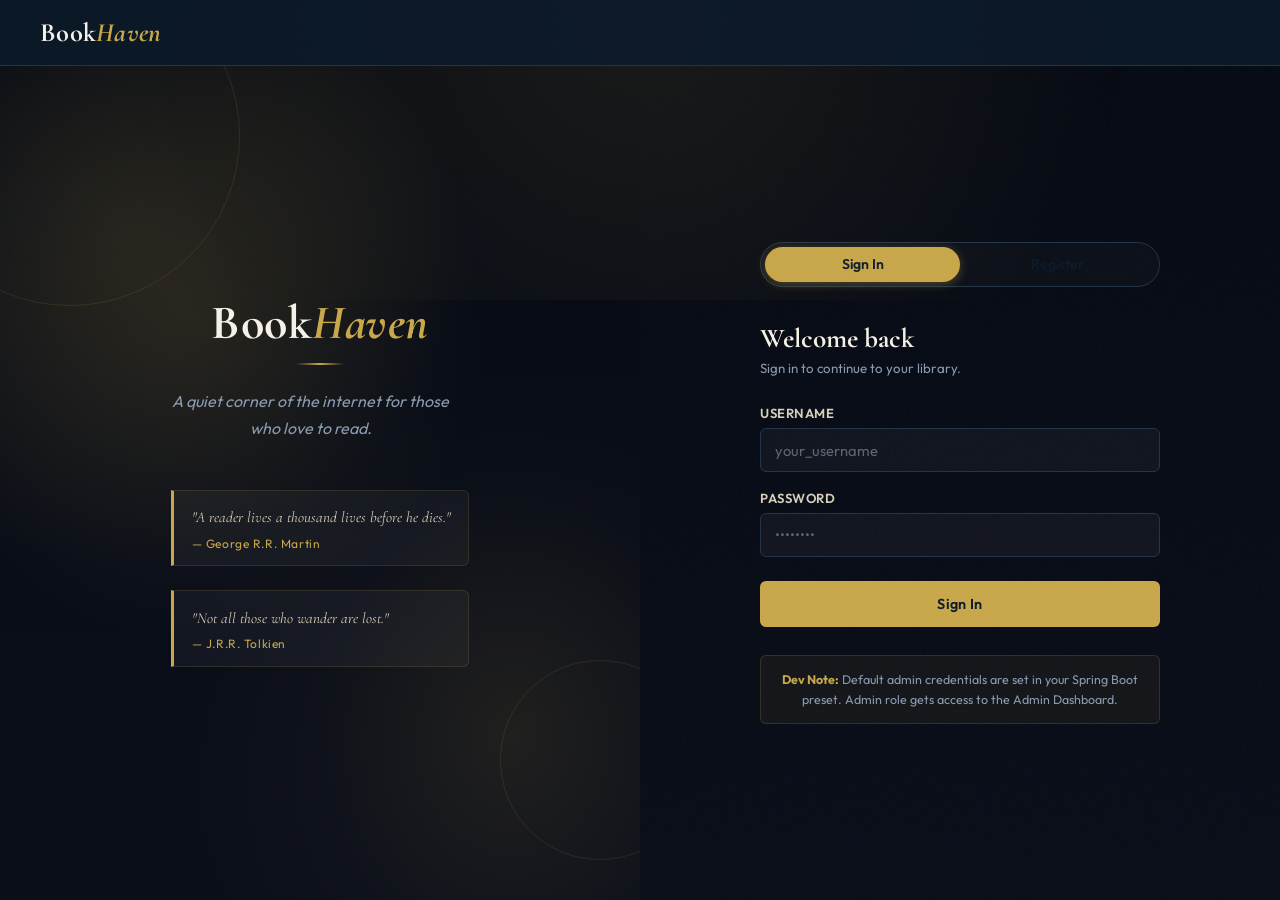
==== src/main/resources/static/admin.html @ 8d001c1b "Initial commit: BookHaven full-stack bookstore application with authentication, catalog, cart, order" ====
<!DOCTYPE html>
<html lang="en">
<head>
  <meta charset="UTF-8" />
  <meta name="viewport" content="width=device-width, initial-scale=1.0" />
  <title>BookHaven — Admin</title>
  <link rel="stylesheet" href="css/style.css" />
  <link href="https://fonts.googleapis.com/css2?family=Cormorant+Garamond:wght@400;600;700&family=Outfit:wght@300;400;500;600&display=swap" rel="stylesheet">
  <style>

    /* ───── PREMIUM FONT SYSTEM ───── */

    body,
    button,
    input,
    select,
    textarea{
      font-family:'Outfit',sans-serif !important;
    }

    /* titles */
    h1,
    .section-head h2,
    .modal-title{
      font-family:'Cormorant Garamond',serif !important;
      font-weight:700;
      letter-spacing:.4px;
    }

    /* stat labels */
    .stat-label{
      font-family:'Outfit',sans-serif !important;
      font-weight:600;
      letter-spacing:.8px;
    }

    /* stat numbers */
    .stat-value{
      font-family:'Cormorant Garamond',serif !important;
      font-weight:700;
      font-size:1.8rem;
    }

    /* sidebar */
    .sidebar,
    .sidebar *{
      font-family:'Outfit',sans-serif !important;
    }

    /* logo */
    .logo,
    .brand,
    .nav-brand{
      font-family:'Cormorant Garamond',serif !important;
      font-weight:700;
    }

    /* table headers */
    table th{
      font-family:'Outfit',sans-serif !important;
      letter-spacing:.6px;
      font-weight:600;
    }

    /* ── SECTION HEADERS ── */
    .section-head{
      display:flex;
      align-items:center;
      justify-content:space-between;
      margin-bottom:1.2rem;
      flex-wrap:wrap;
      gap:.8rem;
    }

    .section-head h2{
      font-size:1.4rem;
      color:var(--ivory);
    }

    /* ── BOOK MODAL ── */
    .book-form-modal{
      width:min(560px,96vw);
    }

    /* ── USER AVATAR ── */
    .user-avatar{
      width:34px;
      height:34px;
      border-radius:50%;
      background:var(--gold-pale);
      border:1px solid var(--gold);
      display:inline-flex;
      align-items:center;
      justify-content:center;
      font-size:.82rem;
      font-weight:700;
      color:var(--gold);
    }

    /* ── STATUS TOGGLE ── */
    .toggle-btn{
      display:inline-flex;
      align-items:center;
      gap:.35rem;
      font-size:.78rem;
      font-weight:600;
      cursor:pointer;
      background:none;
      border:1.5px solid;
      border-radius:var(--r);
      padding:.25rem .65rem;
      font-family:'Outfit',sans-serif;
      transition:.15s;
    }

    .toggle-btn.active{color:#81c784;border-color:rgba(46,125,94,.5);}
    .toggle-btn.active:hover{background:rgba(46,125,94,.15);}
    .toggle-btn.inactive{color:#e57373;border-color:rgba(192,57,43,.5);}
    .toggle-btn.inactive:hover{background:rgba(192,57,43,.15);}

    /* TABLE COVER */
    .tbl-cover{
      width:34px;
      height:44px;
      object-fit:cover;
      border-radius:3px;
      background:var(--navy-border);
    }

    .tbl-cover-ph{
      width:34px;
      height:44px;
      border-radius:3px;
      background:var(--navy-border);
      display:inline-flex;
      align-items:center;
      justify-content:center;
    }

    /* ORDER EXPAND */
    .order-expand-row{display:none;background:rgba(255,255,255,.02);}
    .order-expand-row.open{display:table-row;}
    .order-expand-inner{padding:.8rem 1.5rem 1rem;}

    .mini-item{
      display:flex;
      align-items:center;
      gap:.7rem;
      font-size:.82rem;
      padding:.3rem 0;
    }

    /* CAT TABLE */
    .cat-name-cell{
      font-weight:600;
      color:var(--ivory);
    }

    /* FORM DOUBLE */
    .form-row-2{
      display:flex;
      gap:1rem;
    }

    .form-row-2 .form-group{
      flex:1;
    }

    .checkbox-list{
      display:flex;
      flex-wrap:wrap;
      gap:.5rem;
    }

    .checkbox-item{
      display:flex;
      align-items:center;
      gap:.35rem;
      padding:.35rem .6rem;
      border:1px solid var(--navy-border);
      border-radius:6px;
      cursor:pointer;
      font-size:.8rem;
    }

    .checkbox-item:hover{
      border-color:var(--gold);
    }

    .checkbox-item input{
      accent-color:var(--gold);
    }

    .modal-header{
      justify-content:center;
      text-align:center;
    }

    .modal-title{
      width:100%;
      text-align:center;
    }

    .modal-close{
      display:none;
    }
  </style>
</head>
<body>

<nav class="nav" id="main-nav"></nav>
<div id="toast-container"></div>

<!-- CONFIRM -->
<div id="confirm-overlay">
  <div class="confirm-box">
    <h3 class="confirm-title">Confirm</h3>
    <p class="confirm-msg">Are you sure?</p>
    <div class="actions">
      <button class="btn btn-ghost" onclick="confirmNo()">Cancel</button>
      <button class="btn btn-danger" onclick="confirmYes()">Confirm</button>
    </div>
  </div>
</div>

<!-- ── BOOK MODAL ── -->
<div class="modal-overlay" id="book-modal-overlay">
  <div class="modal book-form-modal" id="book-modal">
    <div class="modal-header">
      <span class="modal-title" id="book-modal-title">Add Book</span>
<!--      <button class="modal-close" onclick="closeBookModal()">✕</button>-->
    </div>
    <div class="modal-body">
      <div class="auth-form" style="display:flex;flex-direction:column;gap:1rem">
        <div class="form-row-2">
          <div class="form-group">
            <label class="form-label">Title *</label>
            <input class="form-input" id="bm-title" type="text" placeholder="Book Title" />
          </div>
          <div class="form-group">
            <label class="form-label">Author *</label>
            <input class="form-input" id="bm-author" type="text" placeholder="Author Name" />
          </div>
        </div>
        <div class="form-row-2">
          <div class="form-group">
            <label class="form-label">Price (₱) *</label>
            <input class="form-input" id="bm-price" type="number" min="0" step="0.01" placeholder="0.00" />
          </div>
          <div class="form-group">
            <label class="form-label">Categories</label>
            <div id="bm-categories" class="checkbox-list"></div>
          </div>
        </div>
        <div class="form-group">
          <label class="form-label">Cover Image URL</label>
          <input class="form-input" id="bm-cover" type="url" placeholder="https://…" />
        </div>
        <div class="form-group">
          <label class="form-label">Description *</label>
          <textarea class="form-textarea" id="bm-desc" placeholder="Book description…"></textarea>
        </div>
        <div class="msg-box" id="book-modal-msg" style="display:none;padding:0.7rem 1rem;border-radius:4px;font-size:.84rem"></div>
      </div>
    </div>
    <div class="modal-footer">
      <button class="btn btn-ghost" onclick="closeBookModal()">Cancel</button>
      <button class="btn btn-primary" id="book-modal-save" onclick="saveBook()">Save Book</button>
    </div>
  </div>
</div>

<!-- ── CATEGORY MODAL ── -->
<div class="modal-overlay" id="cat-modal-overlay">
  <div class="modal" style="width:min(400px,96vw)">
    <div class="modal-header">
      <span class="modal-title" id="cat-modal-title">Add Category</span>
<!--      <button class="modal-close" onclick="closeCatModal()">✕</button>-->
    </div>
    <div class="modal-body">
      <div class="form-group">
        <label class="form-label">Category Name *</label>
        <input class="form-input" id="cat-name-input" type="text" placeholder="e.g. Science Fiction"
          onkeydown="if(event.key==='Enter')saveCat()" />
      </div>
      <div class="msg-box" id="cat-modal-msg" style="display:none;padding:0.7rem 1rem;border-radius:4px;font-size:.84rem;margin-top:.7rem"></div>
    </div>
    <div class="modal-footer">
      <button class="btn btn-ghost" onclick="closeCatModal()">Cancel</button>
      <button class="btn btn-primary" onclick="saveCat()">Save</button>
    </div>
  </div>
</div>

<!-- ── USER MODAL ── -->
<div class="modal-overlay" id="user-modal-overlay">
  <div class="modal" style="width:min(480px,96vw)">
    <div class="modal-header">
      <span class="modal-title" id="user-modal-title">Edit User</span>
<!--      <button class="modal-close" onclick="closeUserModal()">✕</button>-->
    </div>
    <div class="modal-body">
      <div style="display:flex;flex-direction:column;gap:1rem">
        <div class="form-row-2">
          <div class="form-group">
            <label class="form-label">First Name</label>
            <input class="form-input" id="um-firstname" type="text" />
          </div>
          <div class="form-group">
            <label class="form-label">Last Name</label>
            <input class="form-input" id="um-lastname" type="text" />
          </div>
        </div>
        <div class="form-group">
          <label class="form-label">Username</label>
          <input class="form-input" id="um-username" type="text" />
        </div>
        <div class="form-group">
          <label class="form-label">New Password <span class="text-muted" style="font-size:.78rem;text-transform:none">(leave blank to keep)</span></label>
          <input class="form-input" id="um-password" type="password" placeholder="New password…" />
        </div>
        <div class="form-group">
          <label class="form-label">Role</label>
          <select class="form-select" id="um-role">
            <option value="user">user</option>
            <option value="admin">admin</option>
          </select>
        </div>
        <div class="msg-box" id="user-modal-msg" style="display:none;padding:0.7rem 1rem;border-radius:4px;font-size:.84rem"></div>
      </div>
    </div>
    <div class="modal-footer">
      <button class="btn btn-ghost" onclick="closeUserModal()">Cancel</button>
      <button class="btn btn-primary" onclick="saveUser()">Save Changes</button>
    </div>
  </div>
</div>

<!-- ══════════════════════════════════════
     LAYOUT
══════════════════════════════════════ -->
<div class="page">
  <div class="page-container">
    <div class="admin-layout">

  <!-- SIDEBAR -->
  <aside class="sidebar">
    <div class="sidebar-label">Dashboard</div>
    <button class="sidebar-link active" id="sl-overview" onclick="showSection('overview')"><span class="icon">📊</span> Overview</button>
    <div class="sidebar-label">Manage</div>
    <button class="sidebar-link" id="sl-books" onclick="showSection('books')"><span class="icon">📚</span> Books</button>
    <button class="sidebar-link" id="sl-categories" onclick="showSection('categories')"><span class="icon">🏷️</span> Categories</button>
    <button class="sidebar-link" id="sl-users" onclick="showSection('users')"><span class="icon">👥</span> Users</button>
    <button class="sidebar-link" id="sl-orders" onclick="showSection('orders')"><span class="icon">📦</span> Orders</button>
  </aside>

  <!-- CONTENT -->
  <main class="admin-content">

    <!-- ── OVERVIEW ── -->
    <section id="sec-overview">
      <div class="section-head" style="margin-bottom:2rem">
        <div>
          <h2 style="font-size:1.7rem">Dashboard</h2>
          <p class="text-muted" style="margin-top:.25rem;font-size:.88rem">Welcome to BookHaven Admin</p>
        </div>
      </div>
      <div class="stats-grid" id="stats-grid">
        <div class="stat-card"><div class="stat-label">Total Books</div><div class="stat-value gold" id="stat-books">—</div></div>
        <div class="stat-card"><div class="stat-label">Categories</div><div class="stat-value" id="stat-cats">—</div></div>
        <div class="stat-card"><div class="stat-label">Users</div><div class="stat-value" id="stat-users">—</div></div>
        <div class="stat-card"><div class="stat-label">Total Orders</div><div class="stat-value" id="stat-orders">—</div></div>
      </div>
      <div class="card" style="padding:1.5rem;margin-top:0.5rem">
        <p class="text-muted" style="font-size:.88rem;line-height:1.8">
          Use the sidebar to manage books, categories, users, and orders. All changes sync directly to the MySQL database via your Spring Boot REST API.
          <br><br>
          <strong class="text-gold">Tip:</strong> Use the catalog page to preview how books appear to customers.
        </p>
      </div>
    </section>

    <!-- ── BOOKS ── -->
    <section id="sec-books" style="display:none">
      <div class="toolbar">
        <div class="toolbar-left">
          <div class="search-bar-wrap" style="width:260px">
            <span class="icon">🔍</span>
            <input class="search-bar" id="book-search" placeholder="Search books…" oninput="debounce(loadBookTable, 350)()" />
          </div>
          <select class="form-select" id="book-cat-filter" onchange="loadBookTable()" style="width:160px">
            <option value="">All Categories</option>
          </select>
        </div>
        <div class="toolbar-right">
          <button class="btn btn-primary" onclick="openAddBook()">+ Add Book</button>
        </div>
      </div>
      <div class="table-wrap">
        <table>
          <thead><tr>
            <th>Cover</th><th>Title</th><th>Author</th>
            <th>Category</th><th>Price</th><th>Actions</th>
          </tr></thead>
          <tbody id="book-tbody"><tr><td colspan="6" style="text-align:center;padding:2rem;color:var(--text-muted)">Loading…</td></tr></tbody>
        </table>
      </div>
      <div class="pagination" id="book-pager"></div>
    </section>

    <!-- ── CATEGORIES ── -->
    <section id="sec-categories" style="display:none">
      <div class="toolbar">
        <div class="toolbar-left">
          <div class="search-bar-wrap" style="width:260px">
            <span class="icon">🔍</span>
            <input class="search-bar" id="cat-search" placeholder="Search categories…" oninput="debounce(loadCatTable, 300)()" />
          </div>
        </div>
        <div class="toolbar-right">
          <button class="btn btn-primary" onclick="openAddCat()">+ Add Category</button>
        </div>
      </div>
      <div class="table-wrap">
        <table>
          <thead><tr><th>ID</th><th>Name</th><th>Actions</th></tr></thead>
          <tbody id="cat-tbody"><tr><td colspan="3" style="text-align:center;padding:2rem;color:var(--text-muted)">Loading…</td></tr></tbody>
        </table>
      </div>
      <div class="pagination" id="cat-pager"></div>
    </section>

    <!-- ── USERS ── -->
    <section id="sec-users" style="display:none">
      <div class="toolbar">
        <div class="toolbar-left">
          <div class="search-bar-wrap" style="width:260px">
            <span class="icon">🔍</span>
            <input class="search-bar" id="user-search" placeholder="Search users…" oninput="debounce(loadUserTable, 300)()" />
          </div>
        </div>
        <div class="toolbar-right">
          <button class="btn btn-primary" onclick="openAddUser()">+ Add User</button>
        </div>
      </div>
      <div class="table-wrap">
        <table>
          <thead><tr>
            <th>User</th><th>Username</th><th>Role</th>
            <th>Joined</th><th>Status</th><th>Actions</th>
          </tr></thead>
          <tbody id="user-tbody"><tr><td colspan="6" style="text-align:center;padding:2rem;color:var(--text-muted)">Loading…</td></tr></tbody>
        </table>
      </div>
      <div class="pagination" id="user-pager"></div>
    </section>

    <!-- ── ORDERS ── -->
    <section id="sec-orders" style="display:none">
      <div class="toolbar">
        <div class="toolbar-left">
          <div class="search-bar-wrap" style="width:280px">
            <span class="icon">🔍</span>
            <input class="search-bar" id="order-search" placeholder="Search by username…" oninput="debounce(loadOrderTable, 300)()" />
          </div>
        </div>
      </div>
      <div class="table-wrap">
        <table>
          <thead><tr>
            <th>Order ID</th><th>Username</th><th>Date</th>
            <th>Total</th><th>Items</th><th></th>
          </tr></thead>
          <tbody id="order-tbody"><tr><td colspan="6" style="text-align:center;padding:2rem;color:var(--text-muted)">Loading…</td></tr></tbody>
        </table>
      </div>
      <div class="pagination" id="order-pager"></div>
    </section>

  </main>
    </div>
  </div>
</div>

<script src="js/api.js"></script>
<script>
// ── GUARD ──
document.addEventListener('DOMContentLoaded', () => {
  if (!Auth.isLoggedIn() || !Auth.isAdmin()) {
    window.location.href = 'login.html'; return;
  }
  renderAdminNav();
  ensureConfirmDialog();
  showSection('overview');
});

// ── SECTION SWITCH ──
const SECTIONS = ['overview','books','categories','users','orders'];
function showSection(name) {
  SECTIONS.forEach(s => {
    document.getElementById(`sec-${s}`).style.display = s === name ? '' : 'none';
    document.getElementById(`sl-${s}`).classList.toggle('active', s === name);
  });
  if (name === 'overview')   loadOverview();
  if (name === 'books')      { loadAdminCategories(); loadBookTable(); }
  if (name === 'categories') loadCatTable();
  if (name === 'users')      loadUserTable();
  if (name === 'orders')     loadOrderTable();
}

// ── STATE ──
let bookPage = 0, bookTotal = 0;
let catPage  = 0, catTotal  = 0;
let userPage = 0, userTotal = 0;
let orderPage= 0, orderTotal= 0;
let adminCats = [];
let editBookId = null, editCatId = null, editUserId = null;

// ── MODAL HELPERS ──
function openModal(id)  { document.getElementById(id).classList.add('open'); document.body.style.overflow='hidden'; }
function closeModal_(id){
  document.getElementById(id).classList.remove('open');

  if (!document.querySelector('.modal-overlay.open')) {
    document.body.style.overflow='';
  }
}
function closeBookModal(){ closeModal_('book-modal-overlay'); }
function closeCatModal() { closeModal_('cat-modal-overlay'); }
function closeUserModal(){ closeModal_('user-modal-overlay'); }
function showModalMsg(id, text, type){
  const el = document.getElementById(id);
  el.textContent = text;
  el.style.background = type==='error' ? 'rgba(192,57,43,.18)' : 'rgba(46,125,94,.18)';
  el.style.color = type==='error' ? '#e57373' : '#81c784';
  el.style.border = type==='error' ? '1px solid rgba(192,57,43,.3)' : '1px solid rgba(46,125,94,.3)';
  el.style.display = 'block';
}
function clearModalMsg(id){ const el=document.getElementById(id); el.style.display='none'; el.textContent=''; }

// CLOSE WHEN CLICK OUTSIDE
document.querySelectorAll('.modal-overlay').forEach(overlay => {
  overlay.addEventListener('mousedown', e => {
    if (e.target === overlay) {
      closeModal_(overlay.id);
    }
  });
});

// ── OVERVIEW ──
async function loadOverview() {
  try {
    const [books, cats, users, orders] = await Promise.all([
      apiFetch('/api/admin/books?page=0&size=1'),
      apiFetch('/api/admin/categories?page=0&size=1'),
      apiFetch('/api/admin/users?page=0&size=1'),
      apiFetch('/api/admin/orders?page=0&size=1'),
    ]);
    document.getElementById('stat-books').textContent  = books.totalElements  ?? '—';
    document.getElementById('stat-cats').textContent   = cats.totalElements   ?? '—';
    document.getElementById('stat-users').textContent  = users.totalElements  ?? '—';
    document.getElementById('stat-orders').textContent = orders.totalElements ?? '—';
  } catch(e) { toast(e.message, 'error'); }
}

// ── ADMIN CATEGORIES (for book modal + filters) ──
async function loadAdminCategories() {
  try {
    const data = await apiFetch("/api/admin/categories?page=0&size=100");
    adminCats = data.content || [];

    // ── BOOK MODAL CHECKBOXES ──
    const wrap = document.getElementById('bm-categories');
    wrap.innerHTML = '';

    adminCats.forEach(c => {
      wrap.innerHTML += `
        <label class="checkbox-item">
          <input type="checkbox" value="${c.id}">
          ${escHtml(c.name)}
        </label>
      `;
    });

    // ── BOOK FILTER DROPDOWN ──
    const filt = document.getElementById('book-cat-filter');
    filt.innerHTML = `<option value="">All Categories</option>`;

    adminCats.forEach(c => {
      filt.innerHTML += `
        <option value="${c.id}">
          ${escHtml(c.name)}
        </option>
      `;
    });

  } catch(e) {
    console.error(e);
  }
}

// ── BOOKS TABLE ──
const bookSearch   = () => document.getElementById('book-search').value.trim();
const bookCatFilt  = () => document.getElementById('book-cat-filter').value;

async function loadBookTable(pg = bookPage) {
  bookPage = pg;
  const tbody = document.getElementById('book-tbody');
  tbody.innerHTML = `<tr><td colspan="6" style="text-align:center;padding:2rem;color:var(--text-muted)">Loading…</td></tr>`;
  let url = `/api/admin/books?page=${bookPage}&size=8&sortBy=id&sortDir=desc`;
  if (bookSearch())  url += `&search=${encodeURIComponent(bookSearch())}`;
  if (bookCatFilt()) url += `&categoryId=${bookCatFilt()}`;
  try {
    const data = await apiFetch(url);
    bookTotal = data.totalPages || 1;
    const books = data.content || [];
    if (!books.length) {
      tbody.innerHTML = `<tr><td colspan="6" style="text-align:center;padding:2rem;color:var(--text-muted)">No books found.</td></tr>`;
      renderPager('book-pager', bookPage, bookTotal, loadBookTable); return;
    }
    tbody.innerHTML = books.map(b => `
      <tr>
        <td>${b.coverUrl ? `<img class="tbl-cover" src="${escHtml(b.coverUrl)}" onerror="this.outerHTML='<div class=tbl-cover-ph>📖</div>'">` : '<div class="tbl-cover-ph">📖</div>'}</td>
        <td><span class="text-ivory fw-700">${escHtml(b.title)}</span></td>
        <td class="text-muted">${escHtml(b.author)}</td>
        <td>
        ${
            (b.categories && b.categories.length)
                    ? b.categories.map(c =>
                            `<span class="badge badge-gold">${escHtml(c.name)}</span>`
                    ).join(' ')
                    : '<span class="text-muted">—</span>'
         }
        </td>
        <td class="text-gold fw-700">${formatPrice(b.price)}</td>
        <td>
          <div class="d-flex gap-1">
            <button class="btn btn-ghost btn-sm" onclick="openEditBook(${b.id})">✏️ Edit</button>
            <button class="btn btn-danger btn-sm" onclick="deleteBook(${b.id}, '${escHtml(b.title).replace(/'/g,"\\'")}')">🗑️</button>
          </div>
        </td>
      </tr>`).join('');
    renderPager('book-pager', bookPage, bookTotal, loadBookTable);
  } catch(e) {
    tbody.innerHTML = `<tr><td colspan="6" class="text-danger" style="padding:1.5rem">${escHtml(e.message)}</td></tr>`;
  }
}

function openAddBook() {
  editBookId = null;
  document.getElementById('book-modal-title').textContent = 'Add Book';
  document.getElementById('bm-title').value = '';
  document.getElementById('bm-author').value = '';
  document.getElementById('bm-price').value = '';
  document.getElementById('bm-cover').value = '';
  document.getElementById('bm-desc').value = '';
  document.querySelectorAll('#bm-categories input')
          .forEach(cb => cb.checked = false);
  clearModalMsg('book-modal-msg');
  openModal('book-modal-overlay');
}

async function openEditBook(id) {
  editBookId = id;
  document.getElementById('book-modal-title').textContent = 'Edit Book';
  clearModalMsg('book-modal-msg');
  openModal('book-modal-overlay');

  try {
    const b = await apiFetch(`/api/books/${id}`);

    document.getElementById('bm-title').value  = b.title || '';
    document.getElementById('bm-author').value = b.author || '';
    document.getElementById('bm-price').value  = b.price || '';
    document.getElementById('bm-cover').value  = b.coverUrl || '';
    document.getElementById('bm-desc').value   = b.description || '';

    // reset all checkboxes
    document
            .querySelectorAll('#bm-categories input')
            .forEach(cb => cb.checked = false);

    // check book categories
    (b.categories || []).forEach(cat => {
      const cb = document.querySelector(
              `#bm-categories input[value="${cat.id}"]`
      );
      if (cb) cb.checked = true;
    });

  } catch(e) {
    showModalMsg('book-modal-msg', e.message, 'error');
  }
}

async function saveBook() {
  const title       = document.getElementById('bm-title').value.trim();
  const author      = document.getElementById('bm-author').value.trim();
  const price       = parseFloat(document.getElementById('bm-price').value);
  const coverURL    = document.getElementById('bm-cover').value.trim();
  const description = document.getElementById('bm-desc').value.trim();

  const categoryIds = [
    ...document.querySelectorAll('#bm-categories input:checked')
  ].map(cb => +cb.value);

  clearModalMsg('book-modal-msg');

  if (!title || !author || isNaN(price) || !description) {
    showModalMsg(
            'book-modal-msg',
            'Title, author, price and description are required.',
            'error'
    );
    return;
  }

  if (categoryIds.length === 0 || categoryIds.length > 3) {
    showModalMsg(
            'book-modal-msg',
            'Select 1 to 3 categories.',
            'error'
    );
    return;
  }

  const btn = document.getElementById('book-modal-save');
  btn.disabled = true;
  btn.textContent = 'Saving…';

  const payload = {
    title,
    author,
    price,
    description,
    coverUrl: coverURL,
    categoryIds
  };

  try {
    if (editBookId) {
      await apiPut(`/api/admin/books/${editBookId}`, payload);
      toast('Book updated!', 'success');
    } else {
      await apiPost('/api/admin/books', payload);
      toast('Book added!', 'success');
    }

    closeBookModal();
    loadBookTable();

  } catch (e) {
    showModalMsg('book-modal-msg', e.message, 'error');
  } finally {
    btn.disabled = false;
    btn.textContent = 'Save Book';
  }
}

async function deleteBook(id, title) {
  const ok = await showConfirm(
          'Delete Book',
          `Delete "${title}"? This cannot be undone.`
  );
  if (!ok) return;

  try {
    await apiDelete(`/api/admin/books/${id}`);
    toast('Book deleted.', 'success');
    loadBookTable();
  } catch (e) {
    toast(e.message, 'error');
  }
}

// ── CATEGORIES TABLE ──
async function loadCatTable(pg = catPage) {
  catPage = pg;
  const tbody = document.getElementById('cat-tbody');

  tbody.innerHTML =
          `<tr><td colspan="3" style="text-align:center;padding:2rem;color:var(--text-muted)">Loading…</td></tr>`;

  const search = document.getElementById('cat-search').value.trim();

  try {
    const data = await apiFetch(`/api/admin/categories?page=0&size=500`);

    let cats = data.content || [];

    if (search) {
      cats = cats.filter(c =>
              c.name.toLowerCase().includes(search.toLowerCase())
      );
    }

    catTotal = Math.ceil(cats.length / 10);
    const start = catPage * 10;
    const pageItems = cats.slice(start, start + 10);

    if (!pageItems.length) {
      tbody.innerHTML =
              `<tr><td colspan="3" style="text-align:center;padding:2rem;color:var(--text-muted)">No categories found.</td></tr>`;
      renderPager('cat-pager', catPage, catTotal, loadCatTable);
      return;
    }

    tbody.innerHTML = pageItems.map(c => `
      <tr>
        <td class="text-muted" style="width:60px">#${c.id}</td>
        <td><span class="cat-name-cell">${escHtml(c.name)}</span></td>
        <td>
          <div class="d-flex gap-1">
            <button class="btn btn-ghost btn-sm"
              onclick="openEditCat(${c.id},'${escHtml(c.name).replace(/'/g,"\\'")}')">
              ✏️ Edit
            </button>
            <button class="btn btn-danger btn-sm"
              onclick="deleteCat(${c.id},'${escHtml(c.name).replace(/'/g,"\\'")}')">
              🗑️
            </button>
          </div>
        </td>
      </tr>
    `).join('');

    renderPager('cat-pager', catPage, catTotal, loadCatTable);

  } catch (e) {
    tbody.innerHTML =
            `<tr><td colspan="3" class="text-danger" style="padding:1.5rem">
        ${escHtml(e.message)}
      </td></tr>`;
  }
}
function openAddCat() {
  editCatId = null;
  document.getElementById('cat-modal-title').textContent = 'Add Category';
  document.getElementById('cat-name-input').value = '';
  clearModalMsg('cat-modal-msg');
  openModal('cat-modal-overlay');
}
function openEditCat(id, name) {
  editCatId = id;
  document.getElementById('cat-modal-title').textContent = 'Edit Category';
  document.getElementById('cat-name-input').value = name;
  clearModalMsg('cat-modal-msg');
  openModal('cat-modal-overlay');
}
async function saveCat() {
  const name = document.getElementById('cat-name-input').value.trim();
  if (!name) { showModalMsg('cat-modal-msg', 'Category name is required.', 'error'); return; }
  try {
    if (editCatId) {
      await apiPut(`/api/admin/categories/${editCatId}`, { name });
      toast('Category updated!', 'success');
    } else {
      await apiPost('/api/admin/categories', { name });
      toast('Category added!', 'success');
    }
    closeCatModal(); loadCatTable(); loadAdminCategories();
  } catch(e) { showModalMsg('cat-modal-msg', e.message, 'error'); }
}
async function deleteCat(id, name) {
  const ok = await showConfirm('Delete Category', `Delete "${name}"? Books in this category will lose their category.`);
  if (!ok) return;
  try {
    await apiDelete(`/api/admin/categories/${id}`);
    toast('Category deleted.', 'success'); loadCatTable(); loadAdminCategories();
  } catch(e) { toast(e.message, 'error'); }
}

// ── USERS TABLE ──
async function loadUserTable(pg = userPage) {
  userPage = pg;
  const tbody = document.getElementById('user-tbody');
  tbody.innerHTML = `<tr><td colspan="6" style="text-align:center;padding:2rem;color:var(--text-muted)">Loading…</td></tr>`;
  const search = document.getElementById('user-search').value.trim();
  let url = `/api/admin/users?page=${userPage}&size=10&sortBy=id&sortDir=desc`;
  if (search) url += `&search=${encodeURIComponent(search)}`;
  try {
    const data = await apiFetch(url);
    userTotal = data.totalPages || 1;
    const users = data.content || [];
    if (!users.length) {
      tbody.innerHTML = `<tr><td colspan="6" style="text-align:center;padding:2rem;color:var(--text-muted)">No users found.</td></tr>`;
      renderPager('user-pager', userPage, userTotal, loadUserTable); return;
    }
    tbody.innerHTML = users.map(u => {
      const initials =
              ((u.firstName?.[0] || '?') + (u.lastName?.[0] || '?')).toUpperCase();
      return `
        <tr>
          <td>
            <div class="d-flex align-center gap-1">
              <span class="user-avatar">${escHtml(initials)}</span>
              <span class="text-ivory">${escHtml(u.firstName)} ${escHtml(u.lastName)}</span>
            </div>
          </td>
          <td class="text-muted">@${escHtml(u.username)}</td>
          <td><span class="badge ${u.role==='admin'?'badge-gold':'badge-gray'}">${escHtml(u.role)}</span></td>
          <td class="text-muted">${formatDate(u.createdAt)}</td>
          <td>
            <button class="toggle-btn ${u.active?'active':'inactive'}" onclick="toggleUser(${u.id}, ${u.active})">
              ${u.active ? '✔ Active' : '✖ Inactive'}
            </button>
          </td>
          <td>
            <button class="btn btn-ghost btn-sm" onclick="openEditUser(${u.id})">✏️ Edit</button>
          </td>
        </tr>`;}).join('');
    renderPager('user-pager', userPage, userTotal, loadUserTable);
  } catch(e) {
    tbody.innerHTML = `<tr><td colspan="6" class="text-danger" style="padding:1.5rem">${escHtml(e.message)}</td></tr>`;
  }
}

function openAddUser() {
  editUserId = null;
  document.getElementById('user-modal-title').textContent = 'Add User';
  ['um-firstname','um-lastname','um-username','um-password'].forEach(id => document.getElementById(id).value = '');
  document.getElementById('um-role').value = 'user';
  clearModalMsg('user-modal-msg');
  openModal('user-modal-overlay');
}

async function openEditUser(id) {
  editUserId = id;
  document.getElementById('user-modal-title').textContent = 'Edit User';
  document.getElementById('um-password').value = '';
  clearModalMsg('user-modal-msg');
  openModal('user-modal-overlay');
  try {
    // Grab from list (no single-user GET endpoint)
    const data = await apiFetch(`/api/admin/users?page=0&size=200`);
    const u = (data.content||[]).find(x => x.id === id);
    if (u) {
      document.getElementById('um-firstname').value = u.firstName || '';
      document.getElementById('um-lastname').value  = u.lastName  || '';
      document.getElementById('um-username').value  = u.username  || '';
      document.getElementById('um-role').value      = u.role      || 'user';
    }
  } catch(e) { showModalMsg('user-modal-msg', e.message, 'error'); }
}

async function saveUser() {
  const firstName = document.getElementById('um-firstname').value.trim();
  const lastName  = document.getElementById('um-lastname').value.trim();
  const username  = document.getElementById('um-username').value.trim();
  const password  = document.getElementById('um-password').value;
  const role      = document.getElementById('um-role').value;
  clearModalMsg('user-modal-msg');

  if (!firstName || !lastName || !username) {
    showModalMsg('user-modal-msg', 'First name, last name and username are required.', 'error'); return;
  }

  try {
    if (editUserId) {
      const payload = { firstName, lastName, username, role };
      if (password) payload.password = password;
      await apiPut(`/api/admin/users/${editUserId}`, payload);
      toast('User updated!', 'success');
    } else {
      if (!password) { showModalMsg('user-modal-msg', 'Password is required for new users.', 'error'); return; }
      await apiPost('/api/admin/users', { firstName, lastName, username, password, role });
      toast('User created!', 'success');
    }
    closeUserModal(); loadUserTable();
  } catch(e) { showModalMsg('user-modal-msg', e.message, 'error'); }
}

async function toggleUser(id, currentActive) {
  try {
    const res = await apiPatch(`/api/admin/users/${id}/toggle-active`);
    toast(`User ${res.active ? 'activated' : 'deactivated'}.`, 'success');
    loadUserTable();
  } catch(e) { toast(e.message, 'error'); }
}

// ── ORDERS TABLE ──
async function loadOrderTable(pg = orderPage) {
  orderPage = pg;
  const tbody = document.getElementById('order-tbody');

  tbody.innerHTML =
          `<tr><td colspan="6" style="text-align:center;padding:2rem;color:var(--text-muted)">Loading…</td></tr>`;

  const search = document.getElementById('order-search').value.trim();

  let url = `/api/admin/orders?page=${orderPage}&size=10`;
  if (search) url += `&search=${encodeURIComponent(search)}`;

  try {
    const data = await apiFetch(url);
    orderTotal = data.totalPages || 1;
    const orders = data.content || [];

    if (!orders.length) {
      tbody.innerHTML =
              `<tr><td colspan="6" style="text-align:center;padding:2rem;color:var(--text-muted)">No orders found.</td></tr>`;
      renderPager('order-pager', orderPage, orderTotal, loadOrderTable);
      return;
    }

    let html = '';

    orders.forEach(o => {
      html += `
        <tr>
          <td><span class="text-gold fw-700">#${o.orderId}</span></td>
          <td class="text-ivory">@${escHtml(o.username || '—')}</td>
          <td class="text-muted">${formatDateTime(o.orderDate)}</td>
          <td><span class="text-gold fw-700">${formatPrice(o.totalPrice)}</span></td>
          <td>
            <span class="badge badge-gray">
              ${(o.items || []).length} item${(o.items || []).length !== 1 ? 's' : ''}
            </span>
          </td>
          <td>
            <button class="btn btn-ghost btn-sm"
              onclick="toggleOrderRow(${o.orderId})">
              ▾ Details
            </button>
          </td>
        </tr>

        <tr class="order-expand-row" id="expand-${o.orderId}">
          <td colspan="6">
            <div class="order-expand-inner">
              ${(o.items || []).map(i => `
                <div class="mini-item">
                  ${i.coverUrl
              ? `<img class="tbl-cover"
                            src="${escHtml(i.coverUrl)}"
                            style="width:28px;height:36px"
                            onerror="this.style.display='none'">`
              : '<span>📖</span>'
      }
                  <span class="text-ivory">${escHtml(i.title)}</span>
                  <span class="text-muted">× ${i.quantity}</span>
                  <span class="text-gold">${formatPrice(i.price)}</span>
                </div>
              `).join('')}
            </div>
          </td>
        </tr>
      `;
    });

    tbody.innerHTML = html;
    renderPager('order-pager', orderPage, orderTotal, loadOrderTable);

  } catch (e) {
    tbody.innerHTML =
            `<tr><td colspan="6" class="text-danger" style="padding:1.5rem">
        ${escHtml(e.message)}
      </td></tr>`;
  }
}

function toggleOrderRow(id) {
  const row = document.getElementById(`expand-${id}`);
  if (row) row.classList.toggle('open');
}

// ── PAGER ──
function renderPager(containerId, curPage, total, loadFn) {
  const el = document.getElementById(containerId);
  if (total <= 1) { el.innerHTML = ''; return; }

  let h = '';

  h += `<button class="page-btn" ${curPage===0?'disabled':''} data-p="${curPage-1}">‹</button>`;

  const s = Math.max(0, curPage-2);
  const e = Math.min(total-1, curPage+2);

  for (let i = s; i <= e; i++) {
    h += `<button class="page-btn ${i===curPage?'active':''}" data-p="${i}">${i+1}</button>`;
  }

  h += `<button class="page-btn" ${curPage>=total-1?'disabled':''} data-p="${curPage+1}">›</button>`;

  el.innerHTML = h;

  el.querySelectorAll('button').forEach(btn=>{
    if(btn.disabled) return;
    btn.onclick = () => loadFn(+btn.dataset.p);
  });
}
</script>
</body>
</html>
---- src/main/resources/static/css/style.css ----
@import url('https://fonts.googleapis.com/css2?family=Cormorant+Garamond:ital,wght@0,400;0,600;0,700;1,400;1,600&family=Outfit:wght@300;400;500;600&display=swap');

/* ═══════════════════════════════════════════════════
   BOOKHAVEN — SHARED STYLESHEET
   Aesthetic: Refined Literary Dark — deep navy, aged
   gold, ivory paper. Like a great private library.
═══════════════════════════════════════════════════ */

:root {
  --navy:       #0d1b2a;
  --navy-mid:   #162234;
  --navy-card:  #1a2a3a;
  --navy-border:#253547;
  --gold:       #c9a84c;
  --gold-light: #e8c97a;
  --gold-pale:  rgba(201,168,76,0.12);
  --ivory:      #f5f0e8;
  --ivory-dim:  #d8cfba;
  --rust:       #c0392b;
  --sage:       #2e7d5e;
  --text:       #e8e0d0;
  --text-muted: #8a9bb0;
  --white:      #ffffff;

  --shadow-sm:  0 2px 12px rgba(0,0,0,0.3);
  --shadow-md:  0 6px 30px rgba(0,0,0,0.45);
  --shadow-lg:  0 16px 60px rgba(0,0,0,0.6);
  --r:          6px;
  --r-lg:       10px;

  --nav-h: 66px;
}

:root {
  --font-sans: 'Outfit', sans-serif;
  --font-serif: 'Cormorant Garamond', serif;
}

html, body {
  font-family: var(--font-sans);
}

/* everything inherits */
* {
  font-family: inherit;
}

h1, h2, h3, h4, h5, h6,
.page-header-title,
.nav-brand,
.modal-title,
.empty-state h3,
.stat-value,
.font-serif {
  font-family: var(--font-serif);
}

button,
input,
select,
textarea,
.nav-link,
.sidebar-link,
.btn,
.form-input,
.search-bar {
  font-family: var(--font-sans);
}

*, *::before, *::after { box-sizing: border-box; margin: 0; padding: 0; }
html { font-size: 16px; scroll-behavior: smooth; }

body {
  font-family: 'Outfit', sans-serif;
  background: var(--navy);
  color: var(--text);
  min-height: 100vh;
  background-image:
    radial-gradient(ellipse 80% 50% at 10% 0%,   rgba(201,168,76,0.07) 0%, transparent 60%),
    radial-gradient(ellipse 60% 40% at 90% 100%,  rgba(13,27,42,0.8)   0%, transparent 70%);
}

/* Subtle grain overlay */
body::before {
  content: '';
  position: fixed; inset: 0; z-index: 0; pointer-events: none;
  background-image: url("data:image/svg+xml,%3Csvg viewBox='0 0 256 256' xmlns='http://www.w3.org/2000/svg'%3E%3Cfilter id='noise'%3E%3CfeTurbulence type='fractalNoise' baseFrequency='0.9' numOctaves='4' stitchTiles='stitch'/%3E%3C/filter%3E%3Crect width='100%25' height='100%25' filter='url(%23noise)' opacity='0.03'/%3E%3C/svg%3E");
  opacity: 0.4;
}

/* ═══════ NAV ═══════ */
.nav {
  position: sticky; top: 0; z-index: 200;
  height: var(--nav-h);
  background: rgba(13,27,42,0.88);
  backdrop-filter: blur(16px);
  border-bottom: 1px solid var(--navy-border);
  display: flex; align-items: center; justify-content: space-between;
  padding: 0 2.5rem;
  gap: 1.5rem;
}
.nav-brand {
  font-family: 'Cormorant Garamond', serif;
  font-size: 1.65rem; font-weight: 700;
  color: var(--ivory); text-decoration: none;
  letter-spacing: 0.01em; white-space: nowrap;
}
.nav-brand span { color: var(--gold); font-style: italic; }

/*.nav-links {
  display: flex; align-items: center; gap: 0.25rem;
  flex: 1; justify-content: center;
}*/

.nav-link {
  font-size: 0.88rem; font-weight: 500; color: var(--text-muted);
  text-decoration: none; padding: 0.45rem 0.9rem;
  border-radius: var(--r);
  transition: color 0.15s, background 0.15s;
  background: none; border: none; cursor: pointer;
  font-family: 'Outfit', sans-serif;
}
.nav-link:hover { color: var(--text); background: rgba(255,255,255,0.05); }
.nav-link.active { color: var(--gold); }

.nav-right{
  display:flex;
  align-items:center;
  gap:24px;
}

.nav-user {
  font-size: 0.82rem; color: var(--text-muted);
  background: rgba(255,255,255,0.05);
  border: 1px solid var(--navy-border);
  border-radius: 999px; padding: 0.3rem 0.9rem;
}
.btn-nav-signout {
  font-size: 0.82rem; font-weight: 500; color: var(--text-muted);
  background: none; border: none; cursor: pointer;
  font-family: 'Outfit', sans-serif;
  padding: 0.35rem 0.7rem; border-radius: var(--r);
  transition: color 0.15s;
}
.btn-nav-signout:hover { color: var(--rust); }

/* ── Account dropdown ── */
.nav-dropdown { position: relative; }
.nav-dropdown-toggle {
  display: flex; align-items: center; gap: 0.35rem;
}
.nav-dropdown-caret {
  font-size: 0.7rem; transition: transform 0.2s;
}
.nav-dropdown-menu.open ~ .nav-dropdown-toggle .nav-dropdown-caret,
.nav-dropdown-menu.open + * .nav-dropdown-caret { transform: rotate(180deg); }
.nav-dropdown-menu {
  display: none;
  position: absolute; right: 0; top: calc(100% + 0.5rem);
  min-width: 180px;
  background: var(--navy-card);
  border: 1px solid var(--navy-border);
  border-radius: var(--r-lg);
  box-shadow: 0 8px 24px rgba(0,0,0,0.4);
  padding: 0.4rem 0;
  z-index: 300;
  animation: dropIn 0.15s ease;
}
.nav-dropdown-menu.open { display: block; }
@keyframes dropIn {
  from { opacity: 0; transform: translateY(-6px); }
  to   { opacity: 1; transform: translateY(0); }
}
.nav-dropdown-user {
  font-size: 0.82rem; color: var(--text-muted);
  padding: 0.55rem 1rem 0.4rem;
  white-space: nowrap; overflow: hidden; text-overflow: ellipsis;
}
.nav-dropdown-divider {
  height: 1px; background: var(--navy-border); margin: 0.3rem 0;
}
.nav-dropdown-item {
  display: block; width: 100%;
  text-align: left; background: none; border: none;
  font-family: 'Outfit', sans-serif; font-size: 0.87rem;
  color: var(--text); padding: 0.5rem 1rem;
  cursor: pointer; transition: background 0.12s, color 0.12s;
}
.nav-dropdown-item:hover { background: rgba(255,255,255,0.06); }
.nav-dropdown-signout { color: var(--text-muted); }
.nav-dropdown-signout:hover { color: var(--rust); background: rgba(188,71,52,0.08); }


/* ═══════ BUTTONS ═══════ */
.btn {
  display: inline-flex; align-items: center; justify-content: center; gap: 0.5rem;
  font-family: 'Outfit', sans-serif; font-size: 0.9rem; font-weight: 600;
  border: none; border-radius: var(--r); cursor: pointer;
  padding: 0.65rem 1.5rem;
  transition: all 0.15s;
}
.btn-primary {
  background: var(--gold); color: var(--navy);
}
.btn-primary:hover { background: var(--gold-light); transform: translateY(-1px); box-shadow: 0 4px 18px rgba(201,168,76,0.35); }
.btn-secondary {
  background: transparent; color: var(--text);
  border: 1.5px solid var(--navy-border);
}
.btn-secondary:hover { border-color: var(--gold); color: var(--gold); transform: translateY(-1px); }
.btn-danger {
  background: transparent; color: var(--rust);
  border: 1.5px solid var(--rust);
}
.btn-danger:hover { background: var(--rust); color: #fff; }
.btn-ghost {
  background: transparent; color: var(--text-muted);
  border: none; padding: 0.45rem 0.8rem;
}
.btn-ghost:hover { color: var(--text); background: rgba(255,255,255,0.06); }
.btn:disabled { opacity: 0.4; pointer-events: none; }
.btn-sm { padding: 0.4rem 0.9rem; font-size: 0.82rem; }
.btn-lg { padding: 0.85rem 2.2rem; font-size: 1rem; }
.btn-full { width: 100%; }

/* ═══════ FORM ELEMENTS ═══════ */
.form-group { display: flex; flex-direction: column; gap: 0.45rem; min-width: 0; }
.form-label { font-size: 0.82rem; font-weight: 600; color: var(--ivory-dim); letter-spacing: 0.04em; text-transform: uppercase; }
.form-input, .form-select, .form-textarea {
  width: 100%; box-sizing: border-box;
  background: var(--navy-card); border: 1.5px solid var(--navy-border);
  border-radius: var(--r); color: var(--text);
  font-family: 'Outfit', sans-serif; font-size: 0.92rem;
  padding: 0.65rem 0.9rem;
  transition: border-color 0.15s, box-shadow 0.15s;
}
.form-input:focus, .form-select:focus, .form-textarea:focus {
  outline: none; border-color: var(--gold);
  box-shadow: 0 0 0 3px rgba(201,168,76,0.15);
}
.form-input::placeholder, .form-textarea::placeholder { color: var(--text-muted); opacity: 0.6; }
.form-select {
  appearance: none; cursor: pointer;
  background-image: url("data:image/svg+xml,%3Csvg xmlns='http://www.w3.org/2000/svg' width='12' height='8' viewBox='0 0 12 8'%3E%3Cpath fill='%238a9bb0' d='M6 8L0 0h12z'/%3E%3C/svg%3E");
  background-repeat: no-repeat; background-position: right 0.8rem center;
  padding-right: 2.2rem;
}
.form-select option { background: var(--navy-mid); }
.form-textarea { resize: vertical; min-height: 100px; }
.form-error { font-size: 0.82rem; color: #e57373; margin-top: 0.2rem; display: none; }
.form-success { font-size: 0.82rem; color: #81c784; margin-top: 0.2rem; display: none; }

/* ═══════ CARDS ═══════ */
.card {
  background: var(--navy-card);
  border: 1px solid var(--navy-border);
  border-radius: var(--r-lg);
}

/* ═══════ TOAST ═══════ */
#toast-container {
  position: fixed; bottom: 2rem; right: 2rem;
  z-index: 9999;
  display: flex; flex-direction: column; gap: 0.6rem;
  pointer-events: none;
}
.toast {
  display: flex; align-items: center; gap: 0.7rem;
  background: var(--navy-card); border: 1px solid var(--navy-border);
  border-left: 4px solid var(--gold);
  border-radius: var(--r); padding: 0.8rem 1.2rem;
  font-size: 0.88rem; max-width: 320px;
  box-shadow: var(--shadow-md);
  animation: toastSlide 0.22s ease;
  pointer-events: all;
}
.toast.success { border-left-color: var(--sage); }
.toast.error   { border-left-color: var(--rust); }
.toast-icon { font-size: 1rem; flex-shrink: 0; }
@keyframes toastSlide {
  from { opacity: 0; transform: translateX(20px); }
  to   { opacity: 1; transform: translateX(0); }
}

/* ═══════ MODAL ═══════ */
.modal-overlay {
  display: none; position: fixed; inset: 0; z-index: 500;
  background: rgba(5,12,20,0.75); backdrop-filter: blur(6px);
  align-items: center; justify-content: center;
  padding: 1rem;
}
.modal-overlay.open { display: flex; }
.modal {
  background: var(--navy-mid); border: 1px solid var(--navy-border);
  border-radius: var(--r-lg); box-shadow: var(--shadow-lg);
  max-height: 92vh; overflow-y: auto;
  animation: modalPop 0.22s cubic-bezier(0.34, 1.56, 0.64, 1);
}
@keyframes modalPop {
  from { opacity: 0; transform: scale(0.93) translateY(20px); }
  to   { opacity: 1; transform: scale(1) translateY(0); }
}
.modal-header {
  display: flex; align-items: center; justify-content: space-between;
  padding: 1.3rem 1.5rem; border-bottom: 1px solid var(--navy-border);
}
.modal-title {
  font-family: 'Cormorant Garamond', serif;
  font-size: 1.3rem; font-weight: 700; color: var(--ivory);
}
.modal-close {
  background: none; border: none; color: var(--text-muted);
  font-size: 1.3rem; cursor: pointer; line-height: 1;
  transition: color 0.15s;
}
.modal-close:hover { color: var(--text); }
.modal-body { padding: 1.5rem; }
.modal-footer {
  padding: 1.2rem 1.5rem; border-top: 1px solid var(--navy-border);
  display: flex; gap: 0.8rem; justify-content: flex-end;
}

/* ═══════ TABLE ═══════ */
.table-wrap { overflow-x: auto; border-radius: var(--r-lg); border: 1px solid var(--navy-border); }
table { width: 100%; border-collapse: collapse; font-size: 0.88rem; }
thead tr { background: rgba(255,255,255,0.04); border-bottom: 1px solid var(--navy-border); }
thead th {
  padding: 0.85rem 1rem; text-align: left;
  font-size: 0.75rem; font-weight: 600; letter-spacing: 0.07em;
  text-transform: uppercase; color: var(--text-muted);
  white-space: nowrap;
}
tbody tr { border-bottom: 1px solid rgba(37,53,71,0.6); transition: background 0.12s; }
tbody tr:last-child { border-bottom: none; }
tbody tr:hover { background: rgba(255,255,255,0.03); }
tbody td { padding: 0.85rem 1rem; vertical-align: middle; }

/* ═══════ BADGE / STATUS ═══════ */
.badge {
  display: inline-flex; align-items: center;
  font-size: 0.72rem; font-weight: 600; letter-spacing: 0.06em;
  text-transform: uppercase; border-radius: 999px;
  padding: 0.2rem 0.7rem;
}
.badge-gold    { background: var(--gold-pale); color: var(--gold); border: 1px solid rgba(201,168,76,0.3); }
.badge-green   { background: rgba(46,125,94,0.18); color: #6fcca0; border: 1px solid rgba(46,125,94,0.35); }
.badge-red     { background: rgba(192,57,43,0.18); color: #e57373; border: 1px solid rgba(192,57,43,0.35); }
.badge-gray    { background: rgba(138,155,176,0.15); color: var(--text-muted); border: 1px solid var(--navy-border); }

/* ═══════ SKELETON ═══════ */
.skeleton {
  background: linear-gradient(90deg, var(--navy-card) 25%, var(--navy-border) 50%, var(--navy-card) 75%);
  background-size: 200% 100%;
  animation: shimmer 1.5s infinite;
  border-radius: var(--r);
}
@keyframes shimmer {
  from { background-position: 200% 0; }
  to   { background-position: -200% 0; }
}

/* ═══════ QTY STEPPER ═══════ */
.qty-stepper {
  display: inline-flex; align-items: center;
  border: 1.5px solid var(--navy-border); border-radius: var(--r);
  overflow: hidden;
}
.qty-stepper button {
  width: 32px; height: 34px; background: rgba(255,255,255,0.05);
  border: none; color: var(--text); font-size: 1.1rem; cursor: pointer;
  transition: background 0.12s;
}
.qty-stepper button:hover { background: rgba(255,255,255,0.1); }
.qty-stepper .qty-val {
  width: 38px; text-align: center; font-size: 0.9rem; font-weight: 600;
  background: transparent; border: none; color: var(--text);
  font-family: 'Outfit', sans-serif;
}

/* ═══════ EMPTY STATE ═══════ */
.empty-state {
  text-align: center; padding: 4rem 2rem; color: var(--text-muted);
}
.empty-icon { font-size: 3rem; margin-bottom: 1rem; opacity: 0.7; }
.empty-state h3 {
  font-family: 'Cormorant Garamond', serif;
  font-size: 1.4rem; color: var(--ivory); margin-bottom: 0.5rem;
}
.empty-state p { font-size: 0.9rem; margin-bottom: 1.5rem; }

/* ═══════ PAGE HEADER ═══════ */
.page-header {
  padding: 2.5rem 2.5rem 0;
  max-width: 1280px; margin: 0 auto;
}
.page-header-title {
  font-family: 'Cormorant Garamond', serif;
  font-size: 2rem; font-weight: 700; color: var(--ivory);
  margin-bottom: 0.25rem;
}
.page-header-sub { font-size: 0.88rem; color: var(--text-muted); }

/* ═══════ PAGINATION ═══════ */
.pagination {
  display: flex; justify-content: center; align-items: center;
  gap: 0.4rem; padding: 2rem;
  flex-wrap: wrap;
}
.page-btn {
  min-width: 36px; height: 36px; padding: 0 0.6rem;
  background: var(--navy-card); border: 1.5px solid var(--navy-border);
  border-radius: var(--r); font-family: 'Outfit', sans-serif;
  font-size: 0.85rem; color: var(--text-muted); cursor: pointer;
  display: flex; align-items: center; justify-content: center;
  transition: all 0.15s;
}
.page-btn:hover    { border-color: var(--gold); color: var(--gold); }
.page-btn.active   { background: var(--gold); border-color: var(--gold); color: var(--navy); font-weight: 700; }
.page-btn:disabled { opacity: 0.3; pointer-events: none; }

/* ═══════ SIDEBAR LAYOUT ═══════ */
.admin-layout {
  display: flex; min-height: calc(100vh - var(--nav-h));
}
.sidebar {
  width: 220px; flex-shrink: 0;
  background: var(--navy-mid);
  border-right: 1px solid var(--navy-border);
  padding: 2rem 0;
  position: sticky; top: var(--nav-h); height: calc(100vh - var(--nav-h));
  overflow-y: auto;
}
.sidebar-label {
  font-size: 0.68rem; font-weight: 700; letter-spacing: 0.14em;
  text-transform: uppercase; color: var(--text-muted);
  padding: 0 1.5rem; margin-bottom: 0.5rem; margin-top: 1.5rem;
}
.sidebar-label:first-child { margin-top: 0; }
.sidebar-link {
  display: flex; align-items: center; gap: 0.7rem;
  padding: 0.65rem 1.5rem; font-size: 0.88rem; font-weight: 500;
  color: var(--text-muted); text-decoration: none;
  border-left: 3px solid transparent;
  transition: all 0.15s; cursor: pointer;
  background: none; border-top: none; border-bottom: none; border-right: none;
  font-family: 'Outfit', sans-serif; width: 100%; text-align: left;
}
.sidebar-link:hover { color: var(--text); background: rgba(255,255,255,0.04); }
.sidebar-link.active { color: var(--gold); border-left-color: var(--gold); background: var(--gold-pale); }
.sidebar-link .icon { font-size: 1rem; width: 20px; text-align: center; }

.admin-content {
  flex: 1; padding: 2rem 2.5rem;
  min-width: 0;
}

/* ═══════ SEARCH BAR ═══════ */
.search-bar-wrap {
  position: relative; width: 100%;
}
.search-bar-wrap .icon {
  position: absolute; left: 0.8rem; top: 50%;
  transform: translateY(-50%); color: var(--text-muted);
  pointer-events: none; font-size: 0.9rem;
}
.search-bar {
  width: 100%; padding: 0.6rem 0.9rem 0.6rem 2.4rem;
  background: var(--navy-card); border: 1.5px solid var(--navy-border);
  border-radius: var(--r); color: var(--text);
  font-family: 'Outfit', sans-serif; font-size: 0.9rem;
  transition: border-color 0.15s;
}
.search-bar:focus { outline: none; border-color: var(--gold); }
.search-bar::placeholder { color: var(--text-muted); opacity: 0.6; }

/* ═══════ STATS CARDS ═══════ */
.stats-grid {
  display: grid; grid-template-columns: repeat(auto-fill, minmax(180px, 1fr));
  gap: 1rem; margin-bottom: 2rem;
}
.stat-card {
  background: var(--navy-card); border: 1px solid var(--navy-border);
  border-radius: var(--r-lg); padding: 1.2rem 1.5rem;
}
.stat-label { font-size: 0.75rem; font-weight: 600; letter-spacing: 0.08em; text-transform: uppercase; color: var(--text-muted); margin-bottom: 0.4rem; }
.stat-value { font-family: 'Cormorant Garamond', serif; font-size: 2rem; font-weight: 700; color: var(--ivory); line-height: 1; }
.stat-value.gold { color: var(--gold); }

/* ═══════ TOOLBAR ═══════ */
.toolbar {
  display: flex; align-items: center; justify-content: space-between;
  gap: 1rem; flex-wrap: wrap; margin-bottom: 1.2rem;
}
.toolbar-left { display: flex; align-items: center; gap: 0.8rem; flex: 1; flex-wrap: wrap; }
.toolbar-right { display: flex; align-items: center; gap: 0.8rem; }

/* ═══════ UTIL ═══════ */
.text-gold   { color: var(--gold); }
.text-muted  { color: var(--text-muted); }
.text-ivory  { color: var(--ivory); }
.text-danger { color: var(--rust); }
.text-success{ color: #81c784; }
.font-serif  { font-family: 'Cormorant Garamond', serif; }
.fw-700      { font-weight: 700; }
.mt-1 { margin-top: 0.5rem; }
.mt-2 { margin-top: 1rem; }
.mt-3 { margin-top: 1.5rem; }
.mt-4 { margin-top: 2rem; }
.mb-1 { margin-bottom: 0.5rem; }
.mb-2 { margin-bottom: 1rem; }
.mb-3 { margin-bottom: 1.5rem; }
.d-flex { display: flex; }
.align-center { align-items: center; }
.gap-1 { gap: 0.5rem; }
.gap-2 { gap: 1rem; }
.flex-1 { flex: 1; }
.text-right { text-align: right; }

/* ═══════ DIVIDER ═══════ */
.divider {
  display: flex; align-items: center; gap: 1rem;
  margin: 1.5rem 0;
}
.divider::before, .divider::after {
  content: ''; flex: 1; height: 1px; background: var(--navy-border);
}
.divider span { font-size: 0.75rem; color: var(--text-muted); white-space: nowrap; }

/* ═══════ CONFIRM DIALOG ═══════ */
#confirm-overlay {
  display: none; position: fixed; inset: 0; z-index: 9000;
  background: rgba(5,12,20,0.8); backdrop-filter: blur(4px);
  align-items: center; justify-content: center;
}
#confirm-overlay.open { display: flex; }
.confirm-box {
  background: var(--navy-mid); border: 1px solid var(--navy-border);
  border-radius: var(--r-lg); padding: 2rem; max-width: 380px; width: 90%;
  box-shadow: var(--shadow-lg);
  animation: modalPop 0.2s ease;
}
.confirm-box h3 { font-family: 'Cormorant Garamond', serif; font-size: 1.2rem; color: var(--ivory); margin-bottom: 0.5rem; }
.confirm-box p  { font-size: 0.88rem; color: var(--text-muted); margin-bottom: 1.5rem; }
.confirm-box .actions { display: flex; gap: 0.8rem; justify-content: flex-end; }

/* ═══════ RESPONSIVE ═══════ */
@media (max-width: 900px) {
  .nav { padding: 0 1.2rem; }
  .nav-links { display: none; }
  .admin-layout { flex-direction: column; }
  .sidebar { width: 100%; height: auto; position: static; display: flex; flex-wrap: wrap; padding: 0.5rem 1rem; border-right: none; border-bottom: 1px solid var(--navy-border); }
  .sidebar-label { display: none; }
  .sidebar-link { padding: 0.5rem 0.8rem; border-left: none; border-bottom: 3px solid transparent; font-size: 0.82rem; }
  .sidebar-link.active { border-left: none; border-bottom-color: var(--gold); }
  .admin-content { padding: 1.5rem 1.2rem; }
}
@media (max-width: 600px) {
  .modal { margin: 0.5rem; }
  .modal-footer { flex-wrap: wrap; }
  .toolbar { flex-direction: column; align-items: stretch; }
}

/* ═══════ NAV CART BADGE ═══════ */
.nav-link{
  position:relative;
}

.cart-badge{
  position:absolute;
  top:-6px;
  right:-10px;
  background:#c9a84c;
  color:black;
  font-size:11px;
  padding:2px 6px;
  border-radius:10px;
  font-weight:700;
}

.cart-badge.hidden{
  display:none;
}

/* CART BADGE — upgraded */
.cart-badge{
  position:absolute;
  top:-8px;
  right:-12px;
  min-width:18px;
  height:18px;
  padding:0 5px;

  display:flex;
  align-items:center;
  justify-content:center;

  background:linear-gradient(180deg,#e8c97a,#c9a84c);
  color:#0d1b2a;

  font-size:10px;
  font-weight:700;
  border-radius:999px;

  box-shadow:0 2px 6px rgba(0,0,0,.4);
  border:1px solid rgba(255,255,255,.15);

  transform:scale(0.8);
  opacity:0;
  transition:.2s ease;
}

.cart-badge.show{
  transform:scale(1);
  opacity:1;
}

.cart-badge.bump{
  animation:bump .25s ease;
}

@keyframes bump{
  0%{ transform:scale(1); }
  50%{ transform:scale(1.25); }
  100%{ transform:scale(1); }
}

/* NAV LAYOUT (FINAL) */
.nav-inner{
  display:flex;
  align-items:center;
  width:100%;
}

.nav-left{
  display:flex;
  align-items:center;
}

/* push everything to right */
.nav-right{
  margin-left:auto;
  display:flex;
  align-items:center;
  gap:24px;
}

/* CATEGORY DROPDOWN */
#cat-select{
  height:44px;
  padding:0 40px 0 14px; /* space for arrow */
  border-radius:10px;
  border:1px solid var(--navy-border);
  background:var(--navy-card);
  color:var(--text);
  font-family:'Outfit', sans-serif;
  font-size:14px;
  cursor:pointer;

  appearance:none;

  /* custom arrow */
  background-image:url("data:image/svg+xml,%3Csvg xmlns='http://www.w3.org/2000/svg' width='12' height='8' viewBox='0 0 12 8'%3E%3Cpath fill='%238a9bb0' d='M6 8L0 0h12z'/%3E%3C/svg%3E");
  background-repeat:no-repeat;
  background-position:right 14px center;
}

.filter-bar{
  display:flex;
  gap:12px;
  align-items:center;
  margin:24px 0;
}

.search-bar{
  flex:1;
}

/* ═════════════════════════════════════
   PREMIUM THEME (MATCH INDEX.HTML)
═════════════════════════════════════ */

body{
  background:linear-gradient(180deg,#070b14 0%, #0b0f1a 100%);
}

/* HERO GOLD LIGHT (used by pages) */
.page-header{
  position:relative;
}

.page-header::before{
  content:"";
  position:absolute;
  inset:0;
  background:radial-gradient(circle at 50% 0%, rgba(201,168,76,.12), transparent 60%);
  pointer-events:none;
}

/* PREMIUM CARD LOOK */
.card,
.cart-item,
.cart-summary,
.order-card{
  background:linear-gradient(180deg,var(--navy-card),var(--navy-mid));
  border:1px solid var(--navy-border);
}

/* PREMIUM HOVER */
.cart-item:hover,
.order-card:hover{
  border-color:rgba(201,168,76,.35);
  box-shadow:0 10px 30px rgba(0,0,0,.35);
}

/* PREMIUM CONTAINER WIDTH */
.cart-layout,
.orders-container{
  max-width:1200px;
}

/* GOLD TITLE STYLE */
.page-header-title{
  font-size:2.2rem;
}

/* SUBTLE TOP GLOW */
body::after{
  content:"";
  position:fixed;
  top:0;
  left:0;
  right:0;
  height:300px;
  background:radial-gradient(circle at 50% 0%, rgba(201,168,76,.10), transparent 70%);
  pointer-events:none;
  z-index:0;
}

/* ═════════ EMPTY PAGE (CART / ORDERS) ═════════ */

/* EMPTY PAGE CENTERING */
.empty-page{
  min-height:60vh;
  display:flex;
  align-items:center;
  justify-content:center;
}

.empty-page .empty-state{
  text-align:center;
  margin:auto;
}

.empty-icon{
  font-size:42px;
  margin-bottom:12px;
  opacity:.9;
}

.empty-state h3{
  font-size:22px;
  margin-bottom:8px;
}

.empty-state p{
  color:var(--text-muted);
  margin-bottom:18px;
}
.cart-layout.empty-page{
  display:flex;
  justify-content:center;
  align-items:center;
  min-height:60vh;
}

.password-field{
  position:relative;
}

.password-toggle{
  position:absolute;
  right:12px;
  top:50%;
  transform:translateY(-50%);
  cursor:pointer;
  font-size:14px;
  opacity:.6;
}

.password-toggle:hover{
  opacity:1;
}

/* nicer inputs */
.auth-form .form-input{
  background: rgba(255,255,255,0.03);
  border: 1px solid rgba(255,255,255,0.08);
  height:44px;
}

.auth-form .form-input:focus{
  border-color: var(--gold);
  box-shadow:0 0 0 2px rgba(201,168,76,.15);
}

/* better button */
#login-btn{
  margin-top:6px;
  height:46px;
  font-weight:600;
  letter-spacing:.3px;
}

#login-btn:hover{
  transform: translateY(-1px);
}

/* REGISTER NAME ROW */
.register-row{
  display:flex;
  gap:12px;
}

.register-row .form-group{
  flex:1;
}

/* mobile responsive */
@media (max-width:600px){
  .register-row{
    flex-direction:column;
  }
}
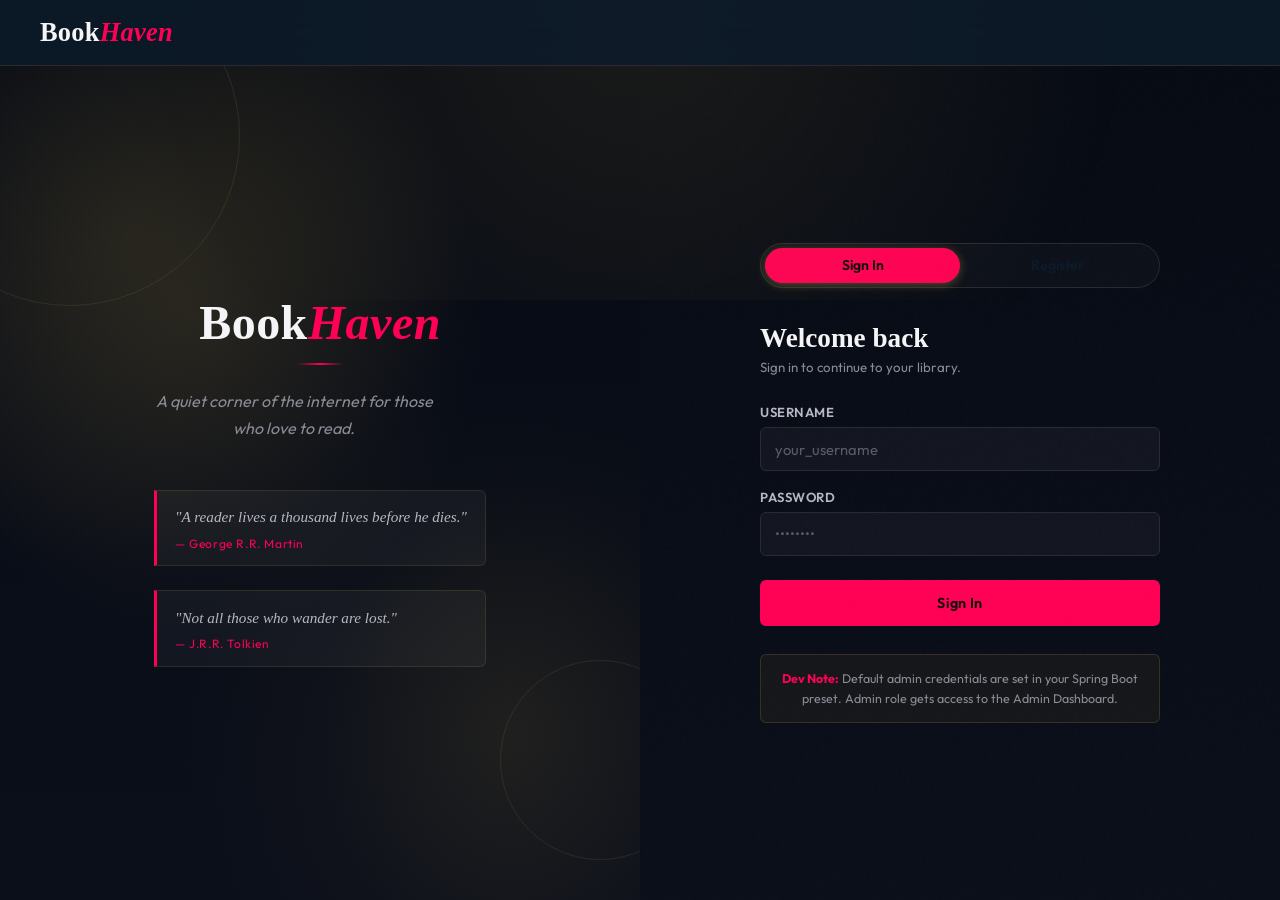
==== commit ad6aa170: "updated" ====
--- a/src/main/resources/static/admin.html
+++ b/src/main/resources/static/admin.html
@@ -5,7 +5,7 @@
   <meta name="viewport" content="width=device-width, initial-scale=1.0" />
   <title>BookHaven — Admin</title>
   <link rel="stylesheet" href="css/style.css" />
-  <link href="https://fonts.googleapis.com/css2?family=Cormorant+Garamond:wght@400;600;700&family=Outfit:wght@300;400;500;600&display=swap" rel="stylesheet">
+  <link href="https://fonts.googleapis.com/css2?family=Bebas+Neue&family=Outfit:wght@300;400;500;600&display=swap" rel="stylesheet">
   <style>
 
     /* ───── PREMIUM FONT SYSTEM ───── */
@@ -51,7 +51,7 @@
     .logo,
     .brand,
     .nav-brand{
-      font-family:'Cormorant Garamond',serif !important;
+      font-family: 'Cormorant Garamond', serif;
       font-weight:700;
     }
 
@@ -166,29 +166,36 @@
       flex:1;
     }
 
-    .checkbox-list{
-      display:flex;
-      flex-wrap:wrap;
-      gap:.5rem;
-    }
-
-    .checkbox-item{
-      display:flex;
-      align-items:center;
-      gap:.35rem;
-      padding:.35rem .6rem;
-      border:1px solid var(--navy-border);
-      border-radius:6px;
-      cursor:pointer;
-      font-size:.8rem;
-    }
-
-    .checkbox-item:hover{
-      border-color:var(--gold);
-    }
-
-    .checkbox-item input{
-      accent-color:var(--gold);
+    .checkbox-list {
+      display: grid;
+      grid-template-columns: repeat(2, 1fr);
+      gap: 10px;
+      /*max-height: 240px;*/
+      /*overflow-y: auto;*/
+      /*padding-right: 6px;*/
+    }
+
+    .checkbox-list label {
+      display: flex;
+      align-items: center;
+      gap: 8px;
+      padding: 8px 10px;
+      border-radius: 8px;
+      border: 1px solid #243247;
+      background: #0f1b2d;
+      cursor: pointer;
+      font-size: 13px;
+      transition: all 0.2s ease;
+    }
+
+    .checkbox-list label:hover {
+      border-color: #4f8cff;
+      background: #13233a;
+    }
+
+    .checkbox-list input[type="checkbox"] {
+      accent-color: #4f8cff;
+      cursor: pointer;
     }
 
     .modal-header{
@@ -550,26 +557,32 @@
 // ── OVERVIEW ──
 async function loadOverview() {
   try {
-    const [books, cats, users, orders] = await Promise.all([
-      apiFetch('/api/admin/books?page=0&size=1'),
-      apiFetch('/api/admin/categories?page=0&size=1'),
-      apiFetch('/api/admin/users?page=0&size=1'),
-      apiFetch('/api/admin/orders?page=0&size=1'),
-    ]);
-    document.getElementById('stat-books').textContent  = books.totalElements  ?? '—';
-    document.getElementById('stat-cats').textContent   = cats.totalElements   ?? '—';
-    document.getElementById('stat-users').textContent  = users.totalElements  ?? '—';
-    document.getElementById('stat-orders').textContent = orders.totalElements ?? '—';
-  } catch(e) { toast(e.message, 'error'); }
+    const stats = await apiFetch('/api/admin/stats');
+
+    document.getElementById('stat-books').textContent  = stats.books ?? '—';
+    document.getElementById('stat-cats').textContent   = stats.categories ?? '—';
+    document.getElementById('stat-users').textContent  = stats.users ?? '—';
+    document.getElementById('stat-orders').textContent = stats.orders ?? '—';
+
+  } catch(e) {
+    toast(e.message, 'error');
+  }
 }
 
 // ── ADMIN CATEGORIES (for book modal + filters) ──
 async function loadAdminCategories() {
   try {
-    const data = await apiFetch("/api/admin/categories?page=0&size=100");
-    adminCats = data.content || [];
-
-    // ── BOOK MODAL CHECKBOXES ──
+    const data = await apiFetch("/api/admin/categories");
+
+    // backend returns LIST not PAGE
+    adminCats = data || [];
+
+    // sort A-Z
+    adminCats.sort((a, b) =>
+            a.name.localeCompare(b.name, undefined, { sensitivity: "base" })
+    );
+
+    // checkboxes
     const wrap = document.getElementById('bm-categories');
     wrap.innerHTML = '';
 
@@ -582,7 +595,7 @@
       `;
     });
 
-    // ── BOOK FILTER DROPDOWN ──
+    // filter dropdown
     const filt = document.getElementById('book-cat-filter');
     filt.innerHTML = `<option value="">All Categories</option>`;
 
@@ -594,7 +607,7 @@
       `;
     });
 
-  } catch(e) {
+  } catch (e) {
     console.error(e);
   }
 }
@@ -784,9 +797,9 @@
   const search = document.getElementById('cat-search').value.trim();
 
   try {
-    const data = await apiFetch(`/api/admin/categories?page=0&size=500`);
-
-    let cats = data.content || [];
+    const catsAll = await apiFetch(`/api/admin/categories`);
+
+    let cats = catsAll || [];
 
     if (search) {
       cats = cats.filter(c =>
--- a/src/main/resources/static/css/style.css
+++ b/src/main/resources/static/css/style.css
@@ -1,4 +1,4 @@
-@import url('https://fonts.googleapis.com/css2?family=Cormorant+Garamond:ital,wght@0,400;0,600;0,700;1,400;1,600&family=Outfit:wght@300;400;500;600&display=swap');
+@import url('https://fonts.googleapis.com/css2?family=Bebas+Neue&family=Outfit:wght@300;400;500;600&display=swap');
 
 /* ═══════════════════════════════════════════════════
    BOOKHAVEN — SHARED STYLESHEET
@@ -7,33 +7,45 @@
 ═══════════════════════════════════════════════════ */
 
 :root {
-  --navy:       #0d1b2a;
-  --navy-mid:   #162234;
-  --navy-card:  #1a2a3a;
-  --navy-border:#253547;
-  --gold:       #c9a84c;
-  --gold-light: #e8c97a;
-  --gold-pale:  rgba(201,168,76,0.12);
-  --ivory:      #f5f0e8;
-  --ivory-dim:  #d8cfba;
-  --rust:       #c0392b;
-  --sage:       #2e7d5e;
-  --text:       #e8e0d0;
-  --text-muted: #8a9bb0;
-  --white:      #ffffff;
-
-  --shadow-sm:  0 2px 12px rgba(0,0,0,0.3);
-  --shadow-md:  0 6px 30px rgba(0,0,0,0.45);
-  --shadow-lg:  0 16px 60px rgba(0,0,0,0.6);
-  --r:          6px;
-  --r-lg:       10px;
+  /* BACKGROUND */
+  --navy:        #0b0b0d;
+  --navy-mid:    #121214;
+  --navy-card:   #17171a;
+  --navy-border: #2a2a2f;
+
+  /* PRIMARY ACCENT (RED) */
+  --gold:        #ff0055;
+  --gold-light:  #ff336f;
+  --gold-pale:   rgba(255,0,85,0.12);
+
+  /* SECONDARY ACCENT */
+  --accent-2:    #ff6b6b;
+
+  /* TEXT */
+  --ivory:       #f5f5f7;
+  --ivory-dim:   #b8b8c2;
+  --text:        #f5f5f7;
+  --text-muted:  #8b8b95;
+  --white:       #ffffff;
+
+  /* STATUS */
+  --rust:        #ff4d4f;
+  --sage:        #22c55e;
+
+  /* UI */
+  --shadow-sm: 0 2px 12px rgba(0,0,0,0.3);
+  --shadow-md: 0 6px 30px rgba(0,0,0,0.45);
+  --shadow-lg: 0 16px 60px rgba(0,0,0,0.6);
+
+  --r: 6px;
+  --r-lg: 10px;
 
   --nav-h: 66px;
 }
 
-:root {
+:root{
   --font-sans: 'Outfit', sans-serif;
-  --font-serif: 'Cormorant Garamond', serif;
+  --font-serif: 'Bebas Neue', sans-serif;
 }
 
 html, body {
@@ -76,8 +88,8 @@
   color: var(--text);
   min-height: 100vh;
   background-image:
-    radial-gradient(ellipse 80% 50% at 10% 0%,   rgba(201,168,76,0.07) 0%, transparent 60%),
-    radial-gradient(ellipse 60% 40% at 90% 100%,  rgba(13,27,42,0.8)   0%, transparent 70%);
+          radial-gradient(ellipse 80% 50% at 10% 0%, rgba(220,38,38,0.12) 0%, transparent 60%),
+          radial-gradient(ellipse 60% 40% at 90% 100%, rgba(10,10,12,0.9) 0%, transparent 70%);
 }
 
 /* Subtle grain overlay */
@@ -832,3 +844,105 @@
   }
 }
 
+/* ═════════════════════════════════════
+   ORDERS PAGE
+═════════════════════════════════════ */
+
+.orders-container{
+  max-width:1200px;
+  margin:0 auto;
+}
+
+.order-card{
+  padding:20px;
+  border-radius:12px;
+  margin-bottom:16px;
+  background:linear-gradient(180deg,var(--navy-card),var(--navy-mid));
+  border:1px solid var(--navy-border);
+  transition:.2s ease;
+}
+
+.order-card:hover{
+  border-color:rgba(201,168,76,.35);
+  box-shadow:0 10px 30px rgba(0,0,0,.35);
+}
+
+.order-header{
+  display:flex;
+  justify-content:space-between;
+  align-items:center;
+  margin-bottom:14px;
+}
+
+.order-id{
+  font-weight:600;
+  color:var(--ivory);
+}
+
+.order-date{
+  font-size:13px;
+  color:var(--text-muted);
+}
+
+.order-items{
+  border-top:1px solid var(--navy-border);
+  border-bottom:1px solid var(--navy-border);
+  padding:12px 0;
+  margin:12px 0;
+}
+
+.order-item{
+  display:flex;
+  justify-content:space-between;
+  padding:6px 0;
+  font-size:14px;
+}
+
+.order-item-name{
+  color:var(--text);
+}
+
+.order-item-qty{
+  color:var(--text-muted);
+}
+
+.order-footer{
+  display:flex;
+  justify-content:space-between;
+  align-items:center;
+  margin-top:10px;
+}
+
+.order-total{
+  font-weight:700;
+  color:var(--gold);
+  font-size:16px;
+}
+
+.order-status{
+  font-size:12px;
+}
+
+/* ORDER DROPDOWN */
+.order-details{
+  display:none;
+  padding:14px 18px;
+  border-top:1px solid var(--navy-border);
+  background:rgba(0,0,0,.15);
+}
+
+.order-details.open{
+  display:block;
+}
+
+.order-toggle{
+  cursor:pointer;
+}
+
+.order-toggle .caret{
+  transition:.2s ease;
+}
+
+.order-toggle.open .caret{
+  transform:rotate(180deg);
+}
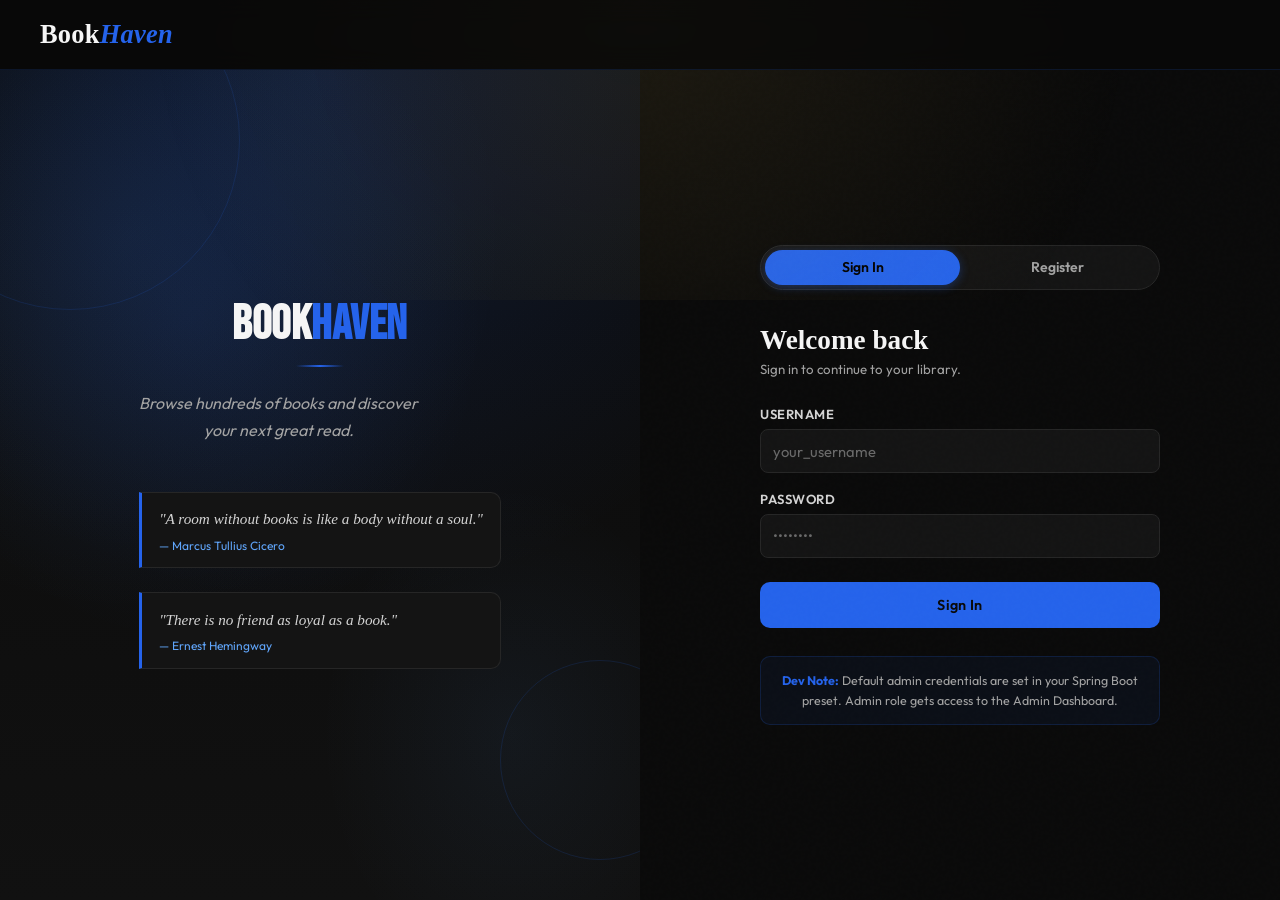
==== commit 91d72426: "updated" ====
--- a/src/main/resources/static/admin.html
+++ b/src/main/resources/static/admin.html
@@ -252,7 +252,7 @@
         <div class="form-row-2">
           <div class="form-group">
             <label class="form-label">Price (₱) *</label>
-            <input class="form-input" id="bm-price" type="number" min="0" step="0.01" placeholder="0.00" />
+            <input class="form-input" id="bm-price" type="number" min="0" step="0.01" placeholder="0.00" required />
           </div>
           <div class="form-group">
             <label class="form-label">Categories</label>
--- a/src/main/resources/static/css/style.css
+++ b/src/main/resources/static/css/style.css
@@ -8,37 +8,37 @@
 
 :root {
   /* BACKGROUND */
-  --navy:        #0b0b0d;
-  --navy-mid:    #121214;
-  --navy-card:   #17171a;
-  --navy-border: #2a2a2f;
-
-  /* PRIMARY ACCENT (RED) */
-  --gold:        #ff0055;
-  --gold-light:  #ff336f;
-  --gold-pale:   rgba(255,0,85,0.12);
+  --navy:        #0A0A0A;
+  --navy-mid:    #141414;
+  --navy-card:   #1A1A1A;
+  --navy-border: #262626;
+
+  /* PRIMARY ACCENT */
+  --gold:        #2563EB;
+  --gold-light:  #60A5FA;
+  --gold-pale:   rgba(37,99,235,0.12);
 
   /* SECONDARY ACCENT */
-  --accent-2:    #ff6b6b;
+  --accent-2:    #38BDF8;
 
   /* TEXT */
-  --ivory:       #f5f5f7;
-  --ivory-dim:   #b8b8c2;
-  --text:        #f5f5f7;
-  --text-muted:  #8b8b95;
+  --ivory:       #F5F5F5;
+  --ivory-dim:   #A3A3A3;
+  --text:        #F5F5F5;
+  --text-muted:  #A3A3A3;
   --white:       #ffffff;
 
   /* STATUS */
-  --rust:        #ff4d4f;
-  --sage:        #22c55e;
+  --rust:        #EF4444;
+  --sage:        #22C55E;
 
   /* UI */
-  --shadow-sm: 0 2px 12px rgba(0,0,0,0.3);
-  --shadow-md: 0 6px 30px rgba(0,0,0,0.45);
-  --shadow-lg: 0 16px 60px rgba(0,0,0,0.6);
-
-  --r: 6px;
-  --r-lg: 10px;
+  --shadow-sm: 0 2px 12px rgba(0,0,0,0.35);
+  --shadow-md: 0 6px 30px rgba(0,0,0,0.55);
+  --shadow-lg: 0 16px 60px rgba(0,0,0,0.75);
+
+  --r: 8px;
+  --r-lg: 14px;
 
   --nav-h: 66px;
 }
@@ -104,9 +104,9 @@
 .nav {
   position: sticky; top: 0; z-index: 200;
   height: var(--nav-h);
-  background: rgba(13,27,42,0.88);
-  backdrop-filter: blur(16px);
-  border-bottom: 1px solid var(--navy-border);
+  background: rgba(10, 10, 10, 0.75);
+  backdrop-filter: blur(12px);
+  border-bottom: 1px solid rgba(37, 99, 235, 0.15);
   display: flex; align-items: center; justify-content: space-between;
   padding: 0 2.5rem;
   gap: 1.5rem;
@@ -125,15 +125,28 @@
 }*/
 
 .nav-link {
-  font-size: 0.88rem; font-weight: 500; color: var(--text-muted);
-  text-decoration: none; padding: 0.45rem 0.9rem;
+  font-size: 0.88rem;
+  font-weight: 500;
+  color: var(--text-muted);
+  text-decoration: none;
+  padding: 0.45rem 0.9rem;
   border-radius: var(--r);
   transition: color 0.15s, background 0.15s;
-  background: none; border: none; cursor: pointer;
+  background: none;
+  border: none;
+  cursor: pointer;
   font-family: 'Outfit', sans-serif;
 }
-.nav-link:hover { color: var(--text); background: rgba(255,255,255,0.05); }
-.nav-link.active { color: var(--gold); }
+
+.nav-link:hover {
+  color: var(--text);
+  background: rgba(37, 99, 235, 0.08);
+}
+
+.nav-link.active {
+  color: var(--gold);
+  background: rgba(37, 99, 235, 0.12);
+}
 
 .nav-right{
   display:flex;
